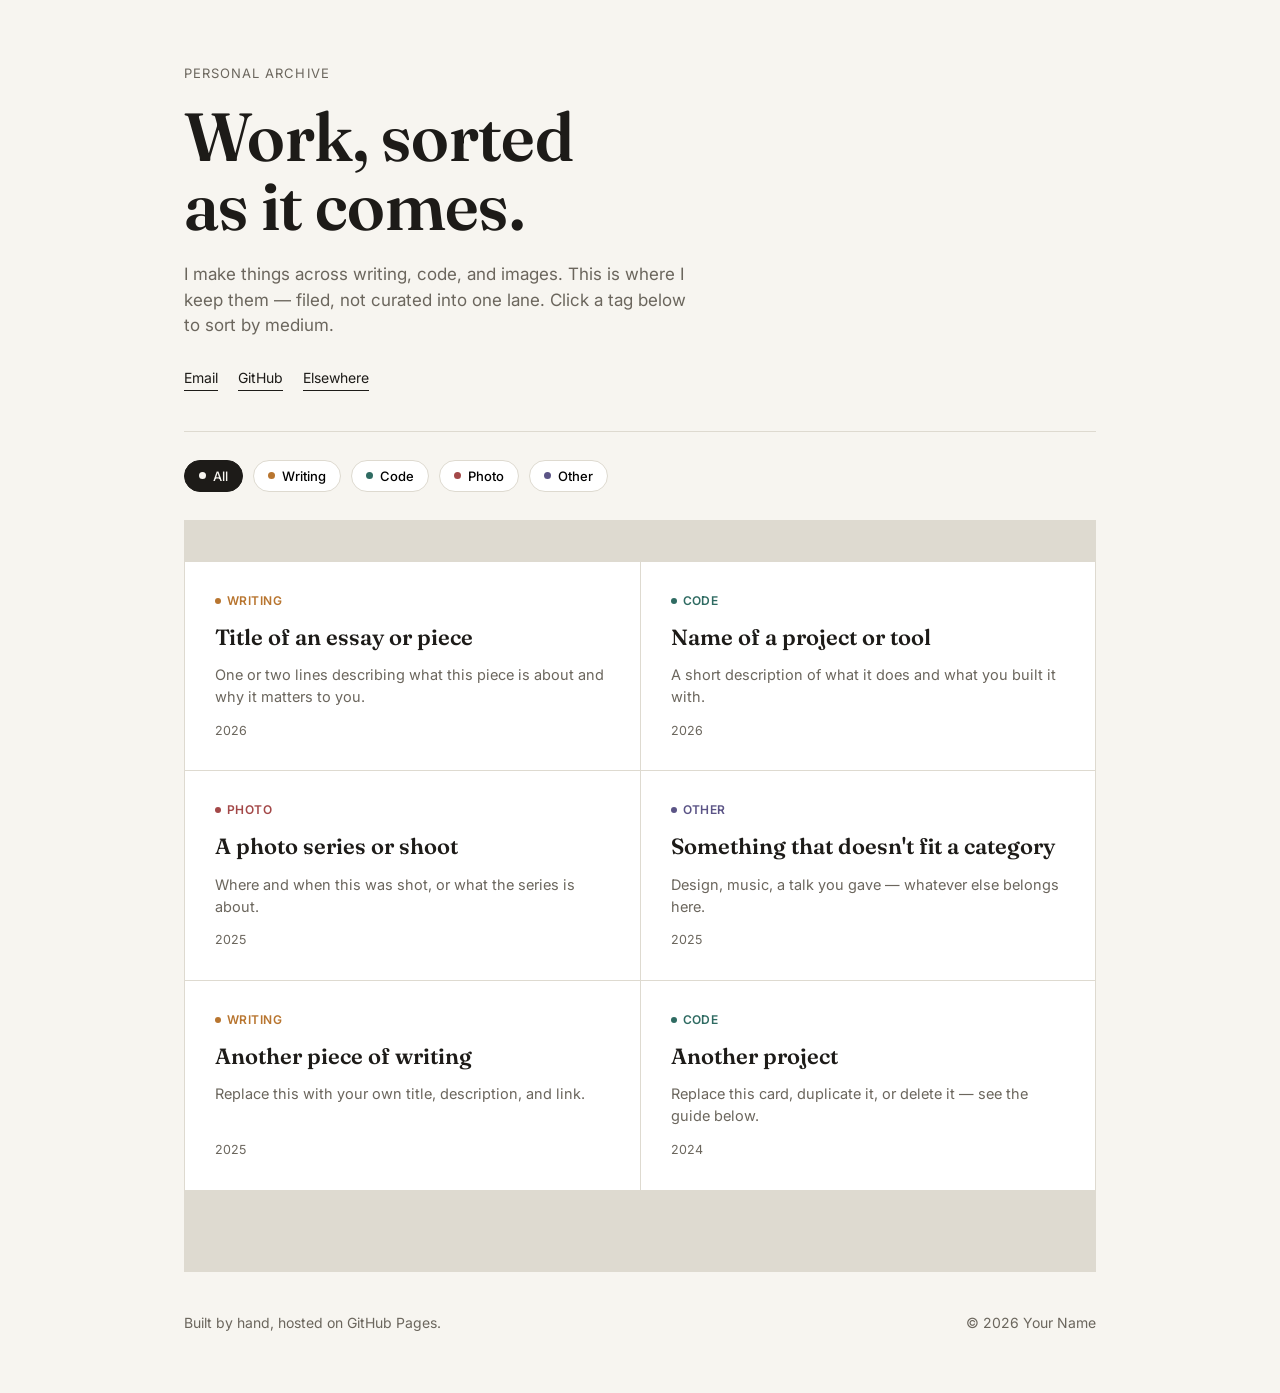
==== index.html @ 1412d72b "Add files via upload" ====
<!DOCTYPE html>
<html lang="en">
<head>
<meta charset="UTF-8">
<meta name="viewport" content="width=device-width, initial-scale=1.0">
<title>Your Name — Work</title>
<meta name="description" content="Personal archive of writing, code, photography, and other work.">
<link rel="preconnect" href="https://fonts.googleapis.com">
<link rel="preconnect" href="https://fonts.gstatic.com" crossorigin>
<link href="https://fonts.googleapis.com/css2?family=Fraunces:ital,opsz,wght@0,9..144,400;0,9..144,600;1,9..144,500&family=Inter:wght@400;500;600&display=swap" rel="stylesheet">
<style>
  :root {
    --paper: #F7F5F0;
    --paper-raised: #FFFFFF;
    --ink: #1D1B18;
    --ink-soft: #6B665D;
    --line: #DEDAD0;
    --writing: #B8752F;
    --code: #2F6B62;
    --photo: #A34848;
    --other: #5B5486;
  }

  * { box-sizing: border-box; margin: 0; padding: 0; }

  html { scroll-behavior: smooth; }

  body {
    background: var(--paper);
    color: var(--ink);
    font-family: 'Inter', sans-serif;
    line-height: 1.5;
    -webkit-font-smoothing: antialiased;
  }

  a { color: inherit; }

  .wrap {
    max-width: 960px;
    margin: 0 auto;
    padding: 0 24px;
  }

  /* ---------- Header ---------- */
  header {
    padding: 64px 0 40px;
    border-bottom: 1px solid var(--line);
  }

  .eyebrow {
    font-size: 13px;
    letter-spacing: 0.08em;
    text-transform: uppercase;
    color: var(--ink-soft);
    margin-bottom: 18px;
  }

  h1 {
    font-family: 'Fraunces', serif;
    font-weight: 600;
    font-size: clamp(40px, 7vw, 68px);
    line-height: 1.02;
    letter-spacing: -0.01em;
    max-width: 14ch;
  }

  .intro {
    margin-top: 22px;
    max-width: 46ch;
    font-size: 17px;
    color: var(--ink-soft);
  }

  .header-links {
    margin-top: 28px;
    display: flex;
    gap: 20px;
    flex-wrap: wrap;
    font-size: 14px;
  }

  .header-links a {
    text-decoration: none;
    border-bottom: 1px solid var(--ink);
    padding-bottom: 2px;
  }

  .header-links a:hover { opacity: 0.6; }

  /* ---------- Filter tags ---------- */
  .filters {
    padding: 28px 0;
    display: flex;
    gap: 10px;
    flex-wrap: wrap;
    border-bottom: 1px solid var(--line);
    position: sticky;
    top: 0;
    background: var(--paper);
    z-index: 10;
  }

  .tag {
    font-family: 'Inter', sans-serif;
    font-size: 13px;
    font-weight: 500;
    padding: 7px 14px;
    border-radius: 100px;
    border: 1px solid var(--line);
    background: var(--paper-raised);
    cursor: pointer;
    display: inline-flex;
    align-items: center;
    gap: 7px;
    transition: border-color 0.15s ease, background 0.15s ease;
  }

  .tag .dot {
    width: 7px;
    height: 7px;
    border-radius: 50%;
  }

  .tag[data-medium="writing"] .dot { background: var(--writing); }
  .tag[data-medium="code"] .dot { background: var(--code); }
  .tag[data-medium="photo"] .dot { background: var(--photo); }
  .tag[data-medium="other"] .dot { background: var(--other); }
  .tag[data-medium="all"] .dot { background: var(--ink); }

  .tag:hover { border-color: var(--ink); }

  .tag.active {
    background: var(--ink);
    color: var(--paper);
    border-color: var(--ink);
  }
  .tag.active .dot { background: var(--paper); }

  /* ---------- Grid ---------- */
  .grid {
    padding: 40px 0 80px;
    display: grid;
    grid-template-columns: repeat(2, 1fr);
    gap: 1px;
    background: var(--line);
    border: 1px solid var(--line);
  }

  @media (max-width: 640px) {
    .grid { grid-template-columns: 1fr; }
  }

  .card {
    background: var(--paper-raised);
    padding: 30px;
    display: flex;
    flex-direction: column;
    gap: 14px;
    text-decoration: none;
    color: var(--ink);
    transition: background 0.15s ease;
  }

  .card:hover { background: #FBFAF7; }

  .card.hidden { display: none; }

  .card-tag {
    font-size: 12px;
    font-weight: 600;
    letter-spacing: 0.04em;
    text-transform: uppercase;
    display: flex;
    align-items: center;
    gap: 6px;
  }

  .card-tag .dot {
    width: 6px;
    height: 6px;
    border-radius: 50%;
  }

  .card[data-medium="writing"] .card-tag { color: var(--writing); }
  .card[data-medium="writing"] .dot { background: var(--writing); }
  .card[data-medium="code"] .card-tag { color: var(--code); }
  .card[data-medium="code"] .dot { background: var(--code); }
  .card[data-medium="photo"] .card-tag { color: var(--photo); }
  .card[data-medium="photo"] .dot { background: var(--photo); }
  .card[data-medium="other"] .card-tag { color: var(--other); }
  .card[data-medium="other"] .dot { background: var(--other); }

  .card h3 {
    font-family: 'Fraunces', serif;
    font-weight: 600;
    font-size: 22px;
    line-height: 1.2;
  }

  .card p {
    font-size: 14.5px;
    color: var(--ink-soft);
  }

  .card .year {
    margin-top: auto;
    font-size: 12.5px;
    color: var(--ink-soft);
  }

  /* ---------- Footer ---------- */
  footer {
    padding: 40px 0 60px;
    border-top: 1px solid var(--line);
    font-size: 14px;
    color: var(--ink-soft);
    display: flex;
    justify-content: space-between;
    flex-wrap: wrap;
    gap: 12px;
  }

  footer a { text-decoration: underline; }

  /* ---------- Empty state ---------- */
  .empty {
    padding: 60px 0;
    text-align: center;
    color: var(--ink-soft);
    display: none;
  }
</style>
</head>
<body>

<div class="wrap">
  <header>
    <div class="eyebrow">Personal archive</div>
    <h1>Work, sorted<br>as it comes.</h1>
    <p class="intro">
      I make things across writing, code, and images. This is where I keep them —
      filed, not curated into one lane. Click a tag below to sort by medium.
    </p>
    <div class="header-links">
      <a href="mailto:you@example.com">Email</a>
      <a href="https://github.com/yourusername" target="_blank" rel="noopener">GitHub</a>
      <a href="#" target="_blank" rel="noopener">Elsewhere</a>
    </div>
  </header>

  <nav class="filters" id="filters">
    <button class="tag active" data-medium="all"><span class="dot"></span>All</button>
    <button class="tag" data-medium="writing"><span class="dot"></span>Writing</button>
    <button class="tag" data-medium="code"><span class="dot"></span>Code</button>
    <button class="tag" data-medium="photo"><span class="dot"></span>Photo</button>
    <button class="tag" data-medium="other"><span class="dot"></span>Other</button>
  </nav>

  <section class="grid" id="grid">

    <a class="card" data-medium="writing" href="#" target="_blank" rel="noopener">
      <div class="card-tag"><span class="dot"></span>Writing</div>
      <h3>Title of an essay or piece</h3>
      <p>One or two lines describing what this piece is about and why it matters to you.</p>
      <div class="year">2026</div>
    </a>

    <a class="card" data-medium="code" href="#" target="_blank" rel="noopener">
      <div class="card-tag"><span class="dot"></span>Code</div>
      <h3>Name of a project or tool</h3>
      <p>A short description of what it does and what you built it with.</p>
      <div class="year">2026</div>
    </a>

    <a class="card" data-medium="photo" href="#" target="_blank" rel="noopener">
      <div class="card-tag"><span class="dot"></span>Photo</div>
      <h3>A photo series or shoot</h3>
      <p>Where and when this was shot, or what the series is about.</p>
      <div class="year">2025</div>
    </a>

    <a class="card" data-medium="other" href="#" target="_blank" rel="noopener">
      <div class="card-tag"><span class="dot"></span>Other</div>
      <h3>Something that doesn't fit a category</h3>
      <p>Design, music, a talk you gave — whatever else belongs here.</p>
      <div class="year">2025</div>
    </a>

    <a class="card" data-medium="writing" href="#" target="_blank" rel="noopener">
      <div class="card-tag"><span class="dot"></span>Writing</div>
      <h3>Another piece of writing</h3>
      <p>Replace this with your own title, description, and link.</p>
      <div class="year">2025</div>
    </a>

    <a class="card" data-medium="code" href="#" target="_blank" rel="noopener">
      <div class="card-tag"><span class="dot"></span>Code</div>
      <h3>Another project</h3>
      <p>Replace this card, duplicate it, or delete it — see the guide below.</p>
      <div class="year">2024</div>
    </a>

  </section>

  <p class="empty" id="empty">Nothing filed under this tag yet.</p>

  <footer>
    <span>Built by hand, hosted on GitHub Pages.</span>
    <span>© 2026 Your Name</span>
  </footer>
</div>

<script>
  const tags = document.querySelectorAll('.tag');
  const cards = document.querySelectorAll('.card');
  const empty = document.getElementById('empty');

  tags.forEach(tag => {
    tag.addEventListener('click', () => {
      tags.forEach(t => t.classList.remove('active'));
      tag.classList.add('active');
      const medium = tag.dataset.medium;
      let visibleCount = 0;

      cards.forEach(card => {
        const show = medium === 'all' || card.dataset.medium === medium;
        card.classList.toggle('hidden', !show);
        if (show) visibleCount++;
      });

      empty.style.display = visibleCount === 0 ? 'block' : 'none';
    });
  });
</script>

</body>
</html>
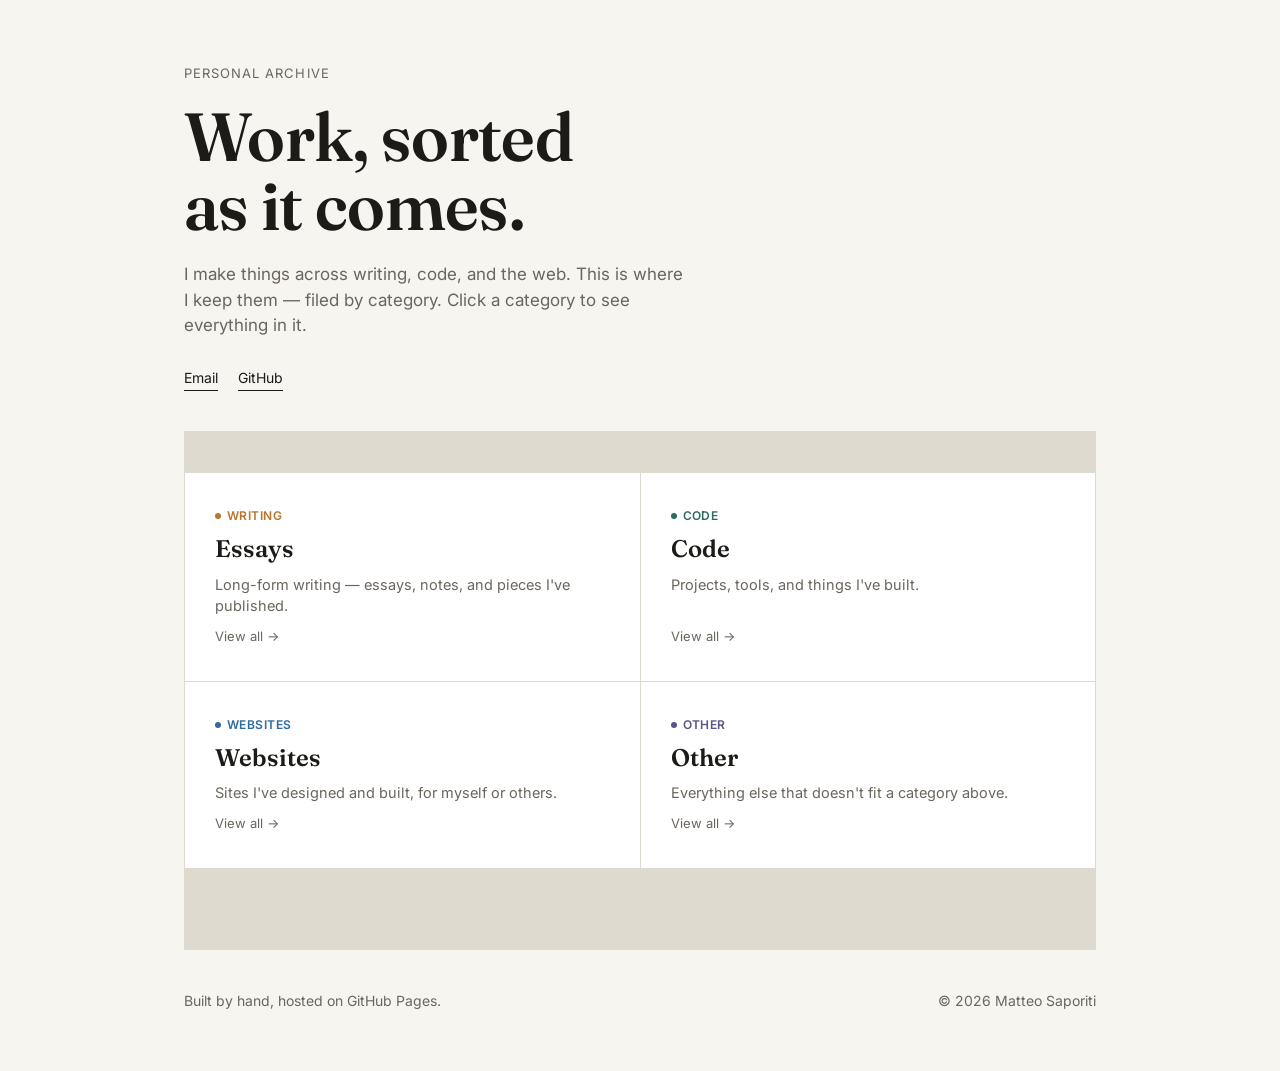
==== commit 7285fd64: "Update index.html" ====
--- a/index.html
+++ b/index.html
@@ -3,233 +3,12 @@
 <head>
 <meta charset="UTF-8">
 <meta name="viewport" content="width=device-width, initial-scale=1.0">
-<title>Your Name — Work</title>
-<meta name="description" content="Personal archive of writing, code, photography, and other work.">
+<title>Matteo Saporiti — Work</title>
+<meta name="description" content="Personal archive of essays, code, websites, and other work.">
 <link rel="preconnect" href="https://fonts.googleapis.com">
 <link rel="preconnect" href="https://fonts.gstatic.com" crossorigin>
 <link href="https://fonts.googleapis.com/css2?family=Fraunces:ital,opsz,wght@0,9..144,400;0,9..144,600;1,9..144,500&family=Inter:wght@400;500;600&display=swap" rel="stylesheet">
-<style>
-  :root {
-    --paper: #F7F5F0;
-    --paper-raised: #FFFFFF;
-    --ink: #1D1B18;
-    --ink-soft: #6B665D;
-    --line: #DEDAD0;
-    --writing: #B8752F;
-    --code: #2F6B62;
-    --photo: #A34848;
-    --other: #5B5486;
-  }
-
-  * { box-sizing: border-box; margin: 0; padding: 0; }
-
-  html { scroll-behavior: smooth; }
-
-  body {
-    background: var(--paper);
-    color: var(--ink);
-    font-family: 'Inter', sans-serif;
-    line-height: 1.5;
-    -webkit-font-smoothing: antialiased;
-  }
-
-  a { color: inherit; }
-
-  .wrap {
-    max-width: 960px;
-    margin: 0 auto;
-    padding: 0 24px;
-  }
-
-  /* ---------- Header ---------- */
-  header {
-    padding: 64px 0 40px;
-    border-bottom: 1px solid var(--line);
-  }
-
-  .eyebrow {
-    font-size: 13px;
-    letter-spacing: 0.08em;
-    text-transform: uppercase;
-    color: var(--ink-soft);
-    margin-bottom: 18px;
-  }
-
-  h1 {
-    font-family: 'Fraunces', serif;
-    font-weight: 600;
-    font-size: clamp(40px, 7vw, 68px);
-    line-height: 1.02;
-    letter-spacing: -0.01em;
-    max-width: 14ch;
-  }
-
-  .intro {
-    margin-top: 22px;
-    max-width: 46ch;
-    font-size: 17px;
-    color: var(--ink-soft);
-  }
-
-  .header-links {
-    margin-top: 28px;
-    display: flex;
-    gap: 20px;
-    flex-wrap: wrap;
-    font-size: 14px;
-  }
-
-  .header-links a {
-    text-decoration: none;
-    border-bottom: 1px solid var(--ink);
-    padding-bottom: 2px;
-  }
-
-  .header-links a:hover { opacity: 0.6; }
-
-  /* ---------- Filter tags ---------- */
-  .filters {
-    padding: 28px 0;
-    display: flex;
-    gap: 10px;
-    flex-wrap: wrap;
-    border-bottom: 1px solid var(--line);
-    position: sticky;
-    top: 0;
-    background: var(--paper);
-    z-index: 10;
-  }
-
-  .tag {
-    font-family: 'Inter', sans-serif;
-    font-size: 13px;
-    font-weight: 500;
-    padding: 7px 14px;
-    border-radius: 100px;
-    border: 1px solid var(--line);
-    background: var(--paper-raised);
-    cursor: pointer;
-    display: inline-flex;
-    align-items: center;
-    gap: 7px;
-    transition: border-color 0.15s ease, background 0.15s ease;
-  }
-
-  .tag .dot {
-    width: 7px;
-    height: 7px;
-    border-radius: 50%;
-  }
-
-  .tag[data-medium="writing"] .dot { background: var(--writing); }
-  .tag[data-medium="code"] .dot { background: var(--code); }
-  .tag[data-medium="photo"] .dot { background: var(--photo); }
-  .tag[data-medium="other"] .dot { background: var(--other); }
-  .tag[data-medium="all"] .dot { background: var(--ink); }
-
-  .tag:hover { border-color: var(--ink); }
-
-  .tag.active {
-    background: var(--ink);
-    color: var(--paper);
-    border-color: var(--ink);
-  }
-  .tag.active .dot { background: var(--paper); }
-
-  /* ---------- Grid ---------- */
-  .grid {
-    padding: 40px 0 80px;
-    display: grid;
-    grid-template-columns: repeat(2, 1fr);
-    gap: 1px;
-    background: var(--line);
-    border: 1px solid var(--line);
-  }
-
-  @media (max-width: 640px) {
-    .grid { grid-template-columns: 1fr; }
-  }
-
-  .card {
-    background: var(--paper-raised);
-    padding: 30px;
-    display: flex;
-    flex-direction: column;
-    gap: 14px;
-    text-decoration: none;
-    color: var(--ink);
-    transition: background 0.15s ease;
-  }
-
-  .card:hover { background: #FBFAF7; }
-
-  .card.hidden { display: none; }
-
-  .card-tag {
-    font-size: 12px;
-    font-weight: 600;
-    letter-spacing: 0.04em;
-    text-transform: uppercase;
-    display: flex;
-    align-items: center;
-    gap: 6px;
-  }
-
-  .card-tag .dot {
-    width: 6px;
-    height: 6px;
-    border-radius: 50%;
-  }
-
-  .card[data-medium="writing"] .card-tag { color: var(--writing); }
-  .card[data-medium="writing"] .dot { background: var(--writing); }
-  .card[data-medium="code"] .card-tag { color: var(--code); }
-  .card[data-medium="code"] .dot { background: var(--code); }
-  .card[data-medium="photo"] .card-tag { color: var(--photo); }
-  .card[data-medium="photo"] .dot { background: var(--photo); }
-  .card[data-medium="other"] .card-tag { color: var(--other); }
-  .card[data-medium="other"] .dot { background: var(--other); }
-
-  .card h3 {
-    font-family: 'Fraunces', serif;
-    font-weight: 600;
-    font-size: 22px;
-    line-height: 1.2;
-  }
-
-  .card p {
-    font-size: 14.5px;
-    color: var(--ink-soft);
-  }
-
-  .card .year {
-    margin-top: auto;
-    font-size: 12.5px;
-    color: var(--ink-soft);
-  }
-
-  /* ---------- Footer ---------- */
-  footer {
-    padding: 40px 0 60px;
-    border-top: 1px solid var(--line);
-    font-size: 14px;
-    color: var(--ink-soft);
-    display: flex;
-    justify-content: space-between;
-    flex-wrap: wrap;
-    gap: 12px;
-  }
-
-  footer a { text-decoration: underline; }
-
-  /* ---------- Empty state ---------- */
-  .empty {
-    padding: 60px 0;
-    text-align: center;
-    color: var(--ink-soft);
-    display: none;
-  }
-</style>
+<link rel="stylesheet" href="styles.css">
 </head>
 <body>
 
@@ -238,100 +17,52 @@
     <div class="eyebrow">Personal archive</div>
     <h1>Work, sorted<br>as it comes.</h1>
     <p class="intro">
-      I make things across writing, code, and images. This is where I keep them —
-      filed, not curated into one lane. Click a tag below to sort by medium.
+      I make things across writing, code, and the web. This is where I keep them —
+      filed by category. Click a category to see everything in it.
     </p>
     <div class="header-links">
-      <a href="mailto:you@example.com">Email</a>
-      <a href="https://github.com/yourusername" target="_blank" rel="noopener">GitHub</a>
-      <a href="#" target="_blank" rel="noopener">Elsewhere</a>
+      <a href="mailto:mattesapo20@gmail.com">Email</a>
+      <a href="https://github.com/mattesapo20-hub">GitHub</a>
     </div>
   </header>
 
-  <nav class="filters" id="filters">
-    <button class="tag active" data-medium="all"><span class="dot"></span>All</button>
-    <button class="tag" data-medium="writing"><span class="dot"></span>Writing</button>
-    <button class="tag" data-medium="code"><span class="dot"></span>Code</button>
-    <button class="tag" data-medium="photo"><span class="dot"></span>Photo</button>
-    <button class="tag" data-medium="other"><span class="dot"></span>Other</button>
-  </nav>
+  <section class="grid">
 
-  <section class="grid" id="grid">
-
-    <a class="card" data-medium="writing" href="#" target="_blank" rel="noopener">
+    <a class="card" data-medium="writing" href="essays.html">
       <div class="card-tag"><span class="dot"></span>Writing</div>
-      <h3>Title of an essay or piece</h3>
-      <p>One or two lines describing what this piece is about and why it matters to you.</p>
-      <div class="year">2026</div>
+      <h3>Essays</h3>
+      <p>Long-form writing — essays, notes, and pieces I've published.</p>
+      <div class="arrow">View all →</div>
     </a>
 
-    <a class="card" data-medium="code" href="#" target="_blank" rel="noopener">
+    <a class="card" data-medium="code" href="code.html">
       <div class="card-tag"><span class="dot"></span>Code</div>
-      <h3>Name of a project or tool</h3>
-      <p>A short description of what it does and what you built it with.</p>
-      <div class="year">2026</div>
+      <h3>Code</h3>
+      <p>Projects, tools, and things I've built.</p>
+      <div class="arrow">View all →</div>
     </a>
 
-    <a class="card" data-medium="photo" href="#" target="_blank" rel="noopener">
-      <div class="card-tag"><span class="dot"></span>Photo</div>
-      <h3>A photo series or shoot</h3>
-      <p>Where and when this was shot, or what the series is about.</p>
-      <div class="year">2025</div>
+    <a class="card" data-medium="websites" href="websites.html">
+      <div class="card-tag"><span class="dot"></span>Websites</div>
+      <h3>Websites</h3>
+      <p>Sites I've designed and built, for myself or others.</p>
+      <div class="arrow">View all →</div>
     </a>
 
-    <a class="card" data-medium="other" href="#" target="_blank" rel="noopener">
+    <a class="card" data-medium="other" href="other.html">
       <div class="card-tag"><span class="dot"></span>Other</div>
-      <h3>Something that doesn't fit a category</h3>
-      <p>Design, music, a talk you gave — whatever else belongs here.</p>
-      <div class="year">2025</div>
-    </a>
-
-    <a class="card" data-medium="writing" href="#" target="_blank" rel="noopener">
-      <div class="card-tag"><span class="dot"></span>Writing</div>
-      <h3>Another piece of writing</h3>
-      <p>Replace this with your own title, description, and link.</p>
-      <div class="year">2025</div>
-    </a>
-
-    <a class="card" data-medium="code" href="#" target="_blank" rel="noopener">
-      <div class="card-tag"><span class="dot"></span>Code</div>
-      <h3>Another project</h3>
-      <p>Replace this card, duplicate it, or delete it — see the guide below.</p>
-      <div class="year">2024</div>
+      <h3>Other</h3>
+      <p>Everything else that doesn't fit a category above.</p>
+      <div class="arrow">View all →</div>
     </a>
 
   </section>
 
-  <p class="empty" id="empty">Nothing filed under this tag yet.</p>
-
   <footer>
     <span>Built by hand, hosted on GitHub Pages.</span>
-    <span>© 2026 Your Name</span>
+    <span>© 2026 Matteo Saporiti</span>
   </footer>
 </div>
 
-<script>
-  const tags = document.querySelectorAll('.tag');
-  const cards = document.querySelectorAll('.card');
-  const empty = document.getElementById('empty');
-
-  tags.forEach(tag => {
-    tag.addEventListener('click', () => {
-      tags.forEach(t => t.classList.remove('active'));
-      tag.classList.add('active');
-      const medium = tag.dataset.medium;
-      let visibleCount = 0;
-
-      cards.forEach(card => {
-        const show = medium === 'all' || card.dataset.medium === medium;
-        card.classList.toggle('hidden', !show);
-        if (show) visibleCount++;
-      });
-
-      empty.style.display = visibleCount === 0 ? 'block' : 'none';
-    });
-  });
-</script>
-
 </body>
 </html>
--- a/styles.css
+++ b/styles.css
@@ -0,0 +1,215 @@
+:root {
+  --paper: #F7F5F0;
+  --paper-raised: #FFFFFF;
+  --ink: #1D1B18;
+  --ink-soft: #6B665D;
+  --line: #DEDAD0;
+  --writing: #B8752F;
+  --code: #2F6B62;
+  --websites: #2F6B9E;
+  --other: #5B5486;
+}
+
+* { box-sizing: border-box; margin: 0; padding: 0; }
+
+html { scroll-behavior: smooth; }
+
+body {
+  background: var(--paper);
+  color: var(--ink);
+  font-family: 'Inter', sans-serif;
+  line-height: 1.5;
+  -webkit-font-smoothing: antialiased;
+}
+
+a { color: inherit; }
+
+.wrap {
+  max-width: 960px;
+  margin: 0 auto;
+  padding: 0 24px;
+}
+
+/* ---------- Header ---------- */
+header {
+  padding: 64px 0 40px;
+  border-bottom: 1px solid var(--line);
+}
+
+.eyebrow {
+  font-size: 13px;
+  letter-spacing: 0.08em;
+  text-transform: uppercase;
+  color: var(--ink-soft);
+  margin-bottom: 18px;
+}
+
+h1 {
+  font-family: 'Fraunces', serif;
+  font-weight: 600;
+  font-size: clamp(40px, 7vw, 68px);
+  line-height: 1.02;
+  letter-spacing: -0.01em;
+  max-width: 14ch;
+}
+
+.intro {
+  margin-top: 22px;
+  max-width: 46ch;
+  font-size: 17px;
+  color: var(--ink-soft);
+}
+
+.header-links {
+  margin-top: 28px;
+  display: flex;
+  gap: 20px;
+  flex-wrap: wrap;
+  font-size: 14px;
+}
+
+.header-links a {
+  text-decoration: none;
+  border-bottom: 1px solid var(--ink);
+  padding-bottom: 2px;
+}
+
+.header-links a:hover { opacity: 0.6; }
+
+.back-link {
+  display: inline-block;
+  margin-top: 24px;
+  font-size: 14px;
+  text-decoration: none;
+  color: var(--ink-soft);
+  border-bottom: 1px solid var(--line);
+}
+
+.back-link:hover { color: var(--ink); border-color: var(--ink); }
+
+/* ---------- Category grid (home page) ---------- */
+.grid {
+  padding: 40px 0 80px;
+  display: grid;
+  grid-template-columns: repeat(2, 1fr);
+  gap: 1px;
+  background: var(--line);
+  border: 1px solid var(--line);
+}
+
+@media (max-width: 640px) {
+  .grid { grid-template-columns: 1fr; }
+}
+
+.card {
+  background: var(--paper-raised);
+  padding: 34px 30px;
+  display: flex;
+  flex-direction: column;
+  gap: 10px;
+  text-decoration: none;
+  color: var(--ink);
+  transition: background 0.15s ease;
+  min-height: 150px;
+}
+
+.card:hover { background: #FBFAF7; }
+
+.card-tag {
+  font-size: 12px;
+  font-weight: 600;
+  letter-spacing: 0.04em;
+  text-transform: uppercase;
+  display: flex;
+  align-items: center;
+  gap: 6px;
+}
+
+.card-tag .dot {
+  width: 6px;
+  height: 6px;
+  border-radius: 50%;
+}
+
+.card[data-medium="writing"] .card-tag { color: var(--writing); }
+.card[data-medium="writing"] .dot { background: var(--writing); }
+.card[data-medium="code"] .card-tag { color: var(--code); }
+.card[data-medium="code"] .dot { background: var(--code); }
+.card[data-medium="websites"] .card-tag { color: var(--websites); }
+.card[data-medium="websites"] .dot { background: var(--websites); }
+.card[data-medium="other"] .card-tag { color: var(--other); }
+.card[data-medium="other"] .dot { background: var(--other); }
+
+.card h3 {
+  font-family: 'Fraunces', serif;
+  font-weight: 600;
+  font-size: 24px;
+  line-height: 1.2;
+}
+
+.card p {
+  font-size: 14.5px;
+  color: var(--ink-soft);
+}
+
+.card .arrow {
+  margin-top: auto;
+  font-size: 13px;
+  color: var(--ink-soft);
+}
+
+/* ---------- List page (essays / code / websites / other) ---------- */
+.list {
+  padding: 40px 0 80px;
+  display: flex;
+  flex-direction: column;
+}
+
+.list-item {
+  padding: 26px 0;
+  border-bottom: 1px solid var(--line);
+  display: flex;
+  flex-direction: column;
+  gap: 8px;
+  text-decoration: none;
+  color: var(--ink);
+}
+
+.list-item:hover h3 { text-decoration: underline; }
+
+.list-item h3 {
+  font-family: 'Fraunces', serif;
+  font-weight: 600;
+  font-size: 21px;
+}
+
+.list-item p {
+  font-size: 14.5px;
+  color: var(--ink-soft);
+  max-width: 60ch;
+}
+
+.list-item .year {
+  font-size: 12.5px;
+  color: var(--ink-soft);
+}
+
+.empty-state {
+  padding: 40px 0;
+  color: var(--ink-soft);
+  font-size: 15px;
+}
+
+/* ---------- Footer ---------- */
+footer {
+  padding: 40px 0 60px;
+  border-top: 1px solid var(--line);
+  font-size: 14px;
+  color: var(--ink-soft);
+  display: flex;
+  justify-content: space-between;
+  flex-wrap: wrap;
+  gap: 12px;
+}
+
+footer a { text-decoration: underline; }
